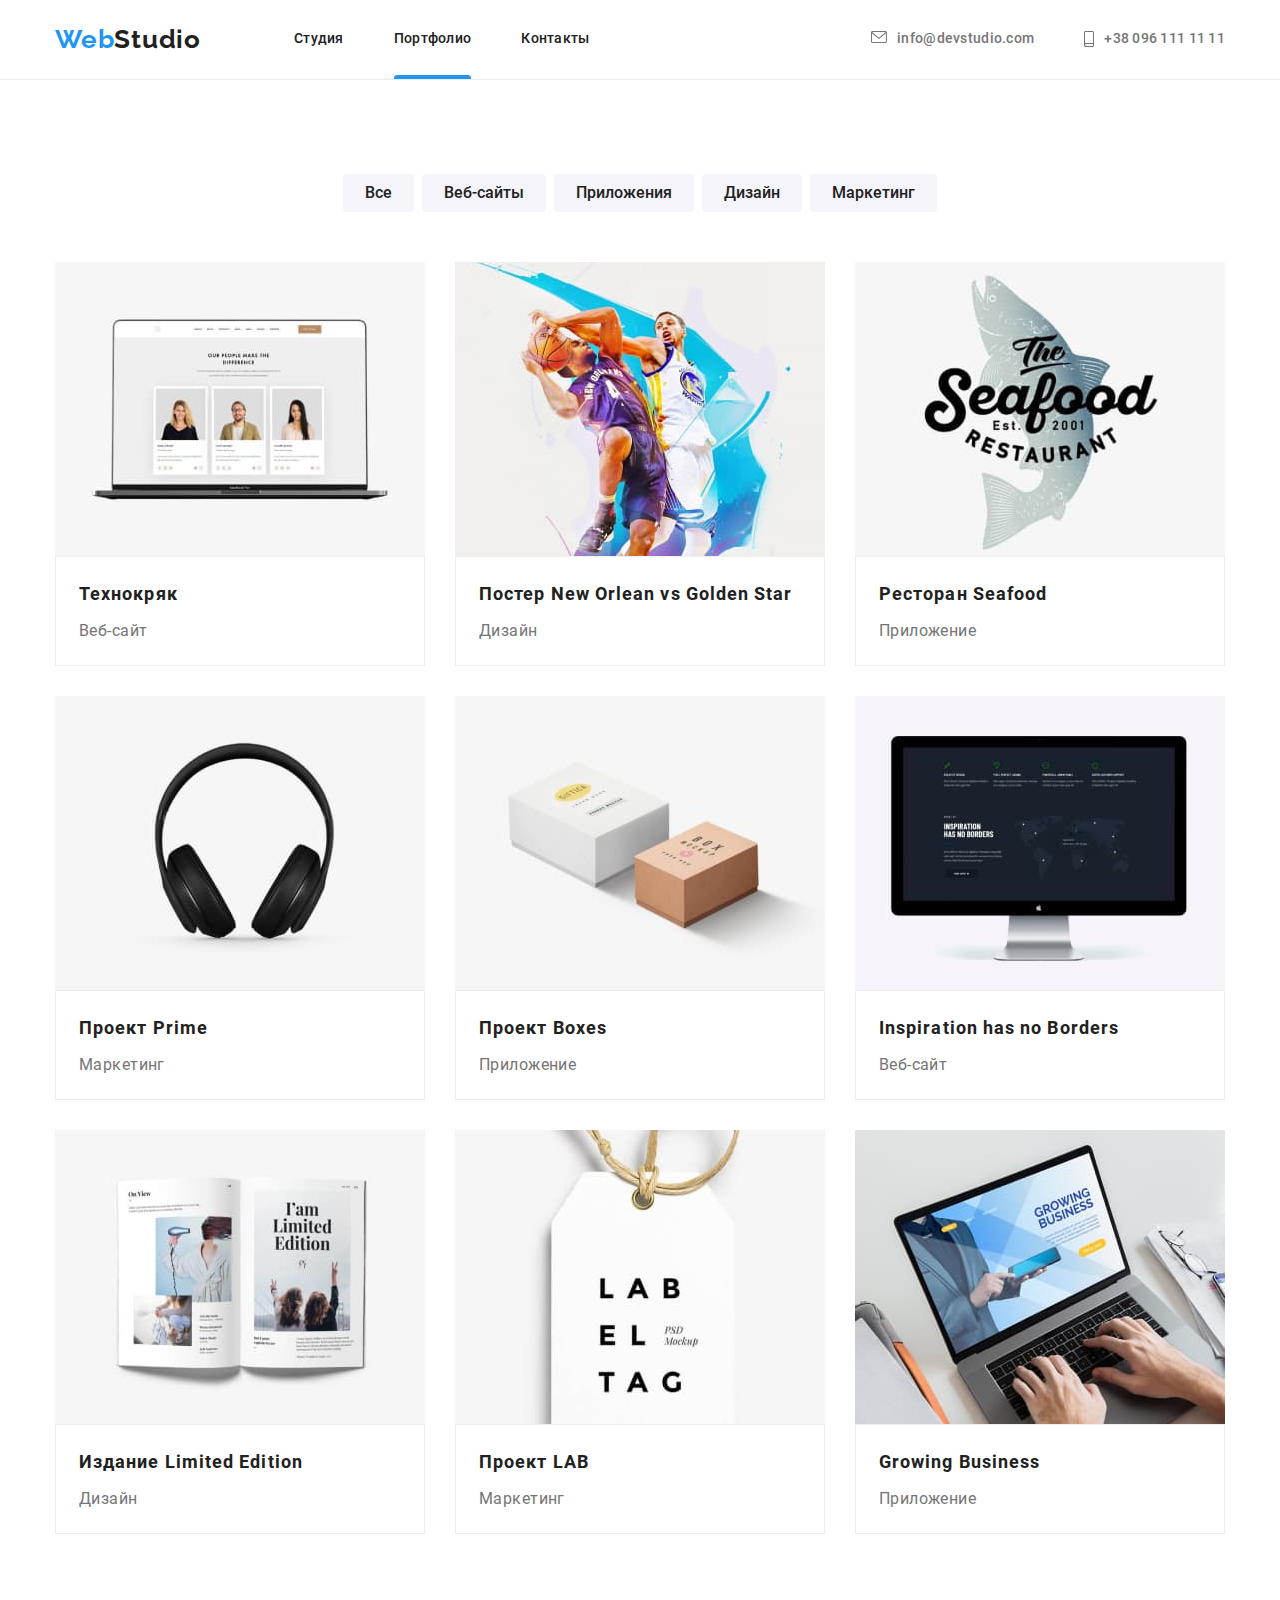
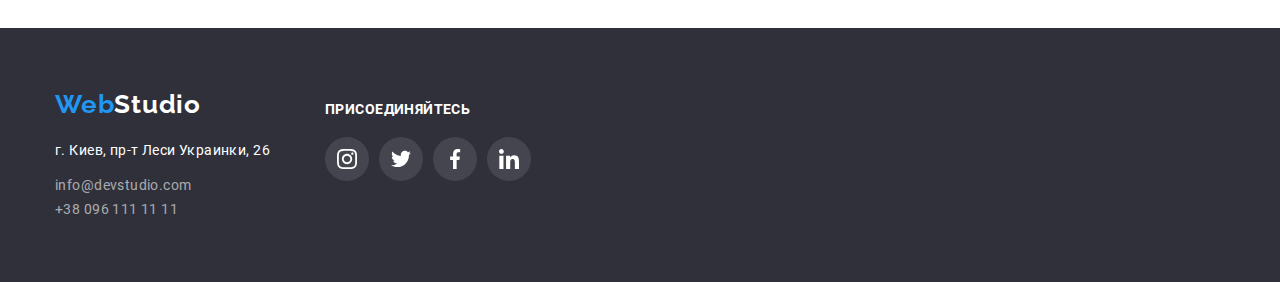
==== portfolio.html @ 89adbee0 "Перенос задания 5 в 6" ====
<!DOCTYPE html>
<html lang="ru">

<head>
    <meta charset="UTF-8">
    <meta name="viewport" content="width=device-width, initial-scale=1.0">
    <title>Web Studio</title>
    <link href="https://fonts.googleapis.com/css2?family=Raleway:wght@700&display=swap" rel="stylesheet">
    <link rel="stylesheet"
        href="https://cdnjs.cloudflare.com/ajax/libs/modern-normalize/1.0.0/modern-normalize.min.css">
    <link rel="stylesheet" href="./CSS/styles.css">

</head>

<body class="page">
    <header class="header">
        <!--Навигация-->
        <div class="container header-container">
            <nav class="navigation">
                <a class="logo link" href="./index.html">
                    <span>Web</span><span class="logo-studio">Studio</span>
                </a>
                <div class="site-nav">
                    <ul class="site-nav list">
                        <li class="site-nav item"><a class="link hover-time" href="./index.html">Студия
                            </a></li>
                        <li class="site-nav item"><a class="link nav-line line hover-time"
                                href="./portfolio.html">Портфолио</a>
                        </li>
                        <li class="site-nav item"><a class="link hover-time" href="">Контакты</a></li>
                    </ul>
                </div>
            </nav>
            <div class="contacts">
                <ul class="contacts list">
                    <li class="contacts item">
                        <a class="mail link contacts-link hover-time" href="mailto:info@devstudio.com">
                            <svg class="contacts-icon-svg envelope hover-time">
                                <use href="./images/sprite.svg#envelope"></use>
                            </svg>info@devstudio.com
                        </a>
                    </li>
                    <li class="contacts item">
                        <a class="phone link hover-time" href="tel:+380961111111">
                            <svg class="contacts-icon-svg smartphone hover-time">
                                <use href="./images/sprite.svg#smartphone"></use>
                            </svg>+38 096 111 11 11
                        </a>
                    </li>
                </ul>
            </div>
        </div>
    </header>

    <main>
        <!--Секция наши работы-->
        <section class="section-portfolio">
            <div class="container portfolio-container">
                <div class="button-portfolio">
                    <button type="button" class="button-filter hover-time">Все</button>
                    <button type="button" class="button-filter hover-time">Веб-сайты</button>
                    <button type="button" class="button-filter hover-time">Приложения</button>
                    <button type="button" class="button-filter hover-time">Дизайн</button>
                    <button type="button" class="button-filter hover-time">Маркетинг</button>
                </div>

                <!---->
                <ul class="list card-set">
                    <li class="gallery-portfolio">

                        <a class="link portfolio-link" href="">
                            <div class="menu-img">
                                <img class="grid-img" src="./images/img5.jpg" alt="Технокряк" width="370" />

                                <div class="menu-overlay">
                                    <p class="menu-text">Технокряк это современная площадка распространения
                                        коронавируса. Компании
                                        используют эту платформу для цифрового
                                        шпионажа и атак на защищённые сервера конкурентов.</p>
                                </div>
                            </div>
                            <div class="project">
                                <h2 class="project-title">Технокряк</h2>
                                <p class="project-subtitle">Веб-сайт</p>
                            </div>
                        </a>

                    </li>
                    <li class="gallery-portfolio">
                        <a class="link portfolio-link" href="">
                            <div class="menu-img">
                                <img src="./images/img6.jpg" alt="Постер New Orlean vs Golden Star" width="370" />
                                <div class="menu-overlay">
                                    <p class="menu-text">Технокряк это современная площадка распространения
                                        коронавируса. Компании
                                        используют эту платформу для цифрового
                                        шпионажа и атак на защищённые сервера конкурентов.</p>
                                </div>
                            </div>
                            <div class="project">
                                <h2 class="project-title">Постер New Orlean vs Golden Star</h2>
                                <p class="project-subtitle">Дизайн</p>
                            </div>
                        </a>
                    </li>
                    <li class="gallery-portfolio">
                        <a class="link portfolio-link" href="">
                            <div class="menu-img">
                                <img src="./images/img7.jpg" alt="Ресторан Seafood" width="370" />
                                <div class="menu-overlay">
                                    <p class="menu-text">Технокряк это современная площадка распространения
                                        коронавируса. Компании
                                        используют эту платформу для цифрового
                                        шпионажа и атак на защищённые сервера конкурентов.</p>
                                </div>
                            </div>
                            <div class="project">
                                <h2 class="project-title">Ресторан Seafood</h2>
                                <p class="project-subtitle">Приложение</p>
                            </div>
                        </a>
                    </li>
                    <li class="gallery-portfolio">
                        <a class="link portfolio-link" href="">
                            <div class="menu-img">
                                <img src="./images/img8.jpg" alt="Проект Prime" width="370" />
                                <div class="menu-overlay">
                                    <p class="menu-text">Технокряк это современная площадка распространения
                                        коронавируса. Компании
                                        используют эту платформу для цифрового
                                        шпионажа и атак на защищённые сервера конкурентов.</p>
                                </div>
                            </div>
                            <div class="project">
                                <h2 class="project-title">Проект Prime</h2>
                                <p class="project-subtitle">Маркетинг</p>
                            </div>
                        </a>
                    </li>
                    <li class="gallery-portfolio">
                        <a class="link portfolio-link" href="">
                            <div class="menu-img">
                                <img src="./images/img9.jpg" alt="Проект Boxes" width="370" />
                                <div class="menu-overlay">
                                    <p class="menu-text">Технокряк это современная площадка распространения
                                        коронавируса. Компании
                                        используют эту платформу для цифрового
                                        шпионажа и атак на защищённые сервера конкурентов.</p>
                                </div>
                            </div>
                            <div class="project">
                                <h2 class="project-title">Проект Boxes</h2>
                                <p class="project-subtitle">Приложение</p>
                            </div>
                        </a>
                    </li>
                    <li class="gallery-portfolio">
                        <a class="link portfolio-link" href="">
                            <div class="menu-img">
                                <img src="./images/img10.jpg" alt="Inspiration has no Borders" width="370" />
                                <div class="menu-overlay">
                                    <p class="menu-text">Технокряк это современная площадка распространения
                                        коронавируса. Компании
                                        используют эту платформу для цифрового
                                        шпионажа и атак на защищённые сервера конкурентов.</p>
                                </div>
                            </div>
                            <div class="project">
                                <h2 class="project-title">Inspiration has no Borders</h2>
                                <p class="project-subtitle">Веб-сайт</p>
                            </div>
                        </a>
                    </li>
                    <li class="gallery-portfolio">
                        <a class="link portfolio-link" href="">
                            <div class="menu-img">
                                <img src="./images/img11.jpg" alt="Издание Limited Edition" width="370" />
                                <div class="menu-overlay">
                                    <p class="menu-text">Технокряк это современная площадка распространения
                                        коронавируса. Компании
                                        используют эту платформу для цифрового
                                        шпионажа и атак на защищённые сервера конкурентов.</p>
                                </div>
                            </div>
                            <div class="project">
                                <h2 class="project-title">Издание Limited Edition</h2>
                                <p class="project-subtitle">Дизайн</p>
                            </div>
                        </a>
                    </li>
                    <li class="gallery-portfolio">
                        <a class="link portfolio-link" href="">
                            <div class="menu-img">
                                <img src="./images/img12.jpg" alt="Проект LAB" width="370" />
                                <div class="menu-overlay">
                                    <p class="menu-text">Технокряк это современная площадка распространения
                                        коронавируса. Компании
                                        используют эту платформу для цифрового
                                        шпионажа и атак на защищённые сервера конкурентов.</p>
                                </div>
                            </div>
                            <div class="project">
                                <h2 class="project-title">Проект LAB</h2>
                                <p class="project-subtitle">Маркетинг</p>
                            </div>
                        </a>
                    </li>
                    <li class="gallery-portfolio">
                        <a class="link portfolio-link" href="">
                            <div class="menu-img">
                                <img src="./images/img13.jpg" alt="Growing Business" width="370" />
                                <div class="menu-overlay">
                                    <p class="menu-text">Технокряк это современная площадка распространения
                                        коронавируса. Компании
                                        используют эту платформу для цифрового
                                        шпионажа и атак на защищённые сервера конкурентов.</p>
                                </div>
                            </div>
                            <div class="project">
                                <h2 class="project-title">Growing Business</h2>
                                <p class="project-subtitle">Приложение</p>
                            </div>
                        </a>
                    </li>
                </ul>
            </div>
        </section>


    </main>

    <!--Футер-->
    <footer class="footer">
        <div class="container footer-container">
            <div class="footer-content">
                <div class="footer-content-right">
                    <a class="logo link" href="./index.html">
                        <span class="logo-web">Web</span><span class="logo-studio-wight">Studio</span>
                    </a>
                    <address class="footer-list">
                        <span class="map">г. Киев, пр-т Леси Украинки, 26</span><br />
                        <a class="footer-mail link" href="mailto:info@devstudio.com">info@devstudio.com</a><br />
                        <a href="tel:+380961111111" class="link">+38 096 111 11 11</a>
                    </address>
                </div>
                <div class="footer-content-right">
                    <h3 class="footer-content-text">Присоединяйтесь</h3>
                    <ul class="list social-icon">
                        <li class="social-list">
                            <a class="social-icon-link footer-link" href="http://instagram.com" target="_blank"
                                rel="Web Studio" aria-label="Instagran">
                                <svg class="social-icon-svg footer-svg">
                                    <use href="./images/sprite.svg#instagram">
                                    </use>
                                </svg>
                            </a>
                        </li>
                        <li class="social-list">
                            <a class="social-icon-link footer-link" href="http://twitter.com" target="_blank"
                                rel="Web Studio" aria-label="Twitter">
                                <svg class="social-icon-svg footer-svg">
                                    <use href="./images/sprite.svg#twitter"></use>
                                </svg>
                            </a>
                        </li>
                        <li class="social-list">
                            <a class="social-icon-link footer-link" href="http://facebook.com" target="_blank"
                                rel="Web Studio" aria-label="Facebook">
                                <svg class="social-icon-svg footer-svg">
                                    <use href="./images/sprite.svg#facebook"></use>
                                </svg>
                            </a>
                        </li>
                        <li class="social-list footer-social-list">
                            <a class="social-icon-link footer-link" href="http://linkedin.com" target="_blank"
                                rel="Web Studio" aria-label="Linkedin">
                                <svg class="social-icon-svg footer-svg">
                                    <use href="./images/sprite.svg#linkedin"></use>
                                </svg>
                            </a>
                        </li>
                    </ul>
                </div>
            </div>
            <div class="footer-content">

            </div>
        </div>
    </footer>
</body>

</html>
---- CSS/styles.css ----
/* roboto-regular - latin_cyrillic */
@font-face {
    font-family: 'Roboto';
    font-style: normal;
    font-weight: 400;
    src: url('../fonts/roboto/roboto-v20-latin_cyrillic-regular.eot');
    src: local('Roboto'), local('Roboto-Regular'),
        url('../fonts/roboto/roboto-v20-latin_cyrillic-regular.eot?#iefix')
            format('embedded-opentype'),
        url('../fonts/roboto/roboto-v20-latin_cyrillic-regular.woff2')
            format('woff2'),
        url('../fonts/roboto/roboto-v20-latin_cyrillic-regular.woff')
            format('woff'),
        url('../fonts/roboto/roboto-v20-latin_cyrillic-regular.ttf')
            format('truetype'),
        url('../fonts/roboto/roboto-v20-latin_cyrillic-regular.svg#Roboto')
            format('svg'); /* Legacy iOS */
}
/* roboto-500 - latin_cyrillic */
@font-face {
    font-family: 'Roboto';
    font-style: normal;
    font-weight: 500;
    src: url('../fonts/roboto/roboto-v20-latin_cyrillic-500.eot');
    src: local('Roboto Medium'), local('Roboto-Medium'),
        url('../fonts/roboto/roboto-v20-latin_cyrillic-500.eot?#iefix')
            format('embedded-opentype'),
        url('../fonts/roboto/roboto-v20-latin_cyrillic-500.woff2')
            format('woff2'),
        url('../fonts/roboto/roboto-v20-latin_cyrillic-500.woff') format('woff'),
        url('../fonts/roboto/roboto-v20-latin_cyrillic-500.ttf')
            format('truetype'),
        url('../fonts/roboto/roboto-v20-latin_cyrillic-500.svg#Roboto')
            format('svg');
}
/* roboto-700 - latin_cyrillic */
@font-face {
    font-family: 'Roboto';
    font-style: normal;
    font-weight: 700;
    src: url('../fonts/roboto/roboto-v20-latin_cyrillic-700.eot');
    src: local('Roboto Bold'), local('Roboto-Bold'),
        url('../fonts/roboto/roboto-v20-latin_cyrillic-700.eot?#iefix')
            format('embedded-opentype'),
        url('../fonts/roboto/roboto-v20-latin_cyrillic-700.woff2')
            format('woff2'),
        url('../fonts/roboto/roboto-v20-latin_cyrillic-700.woff') format('woff'),
        url('../fonts/roboto/roboto-v20-latin_cyrillic-700.ttf')
            format('truetype'),
        url('../fonts/roboto/roboto-v20-latin_cyrillic-700.svg#Roboto')
            format('svg');
}
/* roboto-900 - latin_cyrillic */
@font-face {
    font-family: 'Roboto';
    font-style: normal;
    font-weight: 900;
    src: url('../fonts/roboto/roboto-v20-latin_cyrillic-900.eot');
    src: local('Roboto Black'), local('Roboto-Black'),
        url('../fonts/roboto/roboto-v20-latin_cyrillic-900.eot?#iefix')
            format('embedded-opentype'),
        url('../fonts/roboto/roboto-v20-latin_cyrillic-900.woff2')
            format('woff2'),
        url('../fonts/roboto/roboto-v20-latin_cyrillic-900.woff') format('woff'),
        url('../fonts/roboto/roboto-v20-latin_cyrillic-900.ttf')
            format('truetype'),
        url('../fonts/roboto/roboto-v20-latin_cyrillic-900.svg#Roboto')
            format('svg');
}

/*Цвет основного текста  rgba(33, 33, 33, 1)*/
/*Вторичний цвет  rgba(117, 117, 117, 1)*/
/* белый #FFFFFF*/
/*Акцент #2196F3*/
/* Основной цвет фона #E5E5E5*/
/* Вторичный цвет фона #2F303A */

html {
    box-sizing: border-box;
}

*,
*::before,
*::after {
    box-sizing: inherit;
}

img {
    display: block;
    max-width: 100%;
    height: auto;
    object-fit: cover;
    object-position: center;
}

:root {
    --main-text-color: rgba(117, 117, 117, 1);
    --accent-color: rgb(33, 150, 243);
    --black: rgba(33, 33, 33, 1);
    --white: #ffffff;
    --footer-text-accent: rgba(255, 255, 255, 0.6);
    --main-bg: #e5e5e5;
    --light-bg: #f5f4fa;
    --dark-bg: #2f303a;
    --line: #eeeeee;
    --svg: #afb1b8;
    --footer-social: rgba(255, 255, 255, 0.1);
    --work-bg: rgba(47, 48, 58, 0.8);
    --backdrop: rgba(0, 0, 0, 0.2);
}

.container {
    margin-left: auto;
    margin-right: auto;
    width: 1200px;
    padding-left: 15px;
    padding-right: 15px;
}

.page {
    font-family: 'Roboto', sans-serif;
    font-size: 14px;
    line-height: 1.71;
    letter-spacing: 0.03em;
    background-color: var(--main-bg);
    color: var(--main-text-color);
}

.link {
    color: inherit;
    text-decoration: none;
}

.list {
    /* display: inline-block; */
    padding: 0;
    margin: 0;
    list-style: none;
}

/* Навигация */

.header {
    background-color: var(--white);
    border-bottom: 1px solid #ececec;
}

.header-container {
    display: flex;
    justify-content: flex-end;
    align-items: center;
    padding-top: 24px;
    padding-bottom: 24px;
    font-weight: 500;
    line-height: 1.14;
    letter-spacing: 0.02em;
}

.navigation {
    display: flex;
    align-items: center;
    margin-right: auto;
}

/* Header */

.header .logo {
    margin-right: 93px;
}

.logo {
    font-family: 'Raleway', sans-serif;
    font-weight: 700;
    font-size: 26px;
    line-height: 1.19;
    letter-spacing: 0.03em;
    color: var(--accent-color);
}

.logo-studio {
    color: var(--black);
}

.site-nav {
    display: flex;
    align-items: center;
}

.site-nav .item:not(:last-child) {
    margin-right: 50px;
}

.site-nav .link {
    color: var(--black);
}

.hover-time {
    transition-duration: 250ms;
    transition-timing-function: cubic-bezier(0.4, 0, 0.2, 1);
}

.site-nav .link:hover,
.site-nav .link:focus {
    padding: 0;
    line-height: 1.14;
    letter-spacing: 0.02em;
    color: var(--accent-color);
}

.site-nav {
    position: relative;
}

.nav-line::after {
    display: block;
    content: '';
    position: absolute;
    width: 100%;
    height: 4px;
    margin-top: 28px;
    background-repeat: no-repeat;
    background-size: cover;
}

.line::after {
    background-image: url(../images/line.svg);
}

.contacts {
    display: inline-flex;
    align-items: center;
}

.contacts .item:not(:last-child) {
    margin-right: 50px;
}

.phone {
    display: flex;
    align-items: center;
}

.mail:hover,
.mail:focus {
    color: var(--accent-color);
}

.phone:hover,
.phone:focus {
    font-weight: 500;
    line-height: 1.14;
    letter-spacing: 0.02em;
    color: var(--accent-color);
}

.contacts-icon-svg {
    display: inline-flex;
    margin: 0;
    margin-right: 10px;
    padding: 0;
    object-position: bottom;
    fill: var(--main-text-color);
}

.envelope {
    width: 16px;
    height: 12px;
}

.smartphone {
    width: 10px;
    height: 16px;
}

.envelope:hover,
.envelope:focus {
    fill: var(--accent-color);
}

.smartphone:hover,
.smartphone:focus {
    fill: var(--accent-color);
}

/* Герой */

.hero {
    text-align: center;
    /* background-color: #c4c4c4; */
    background-image: radial-gradient(
            rgba(47, 48, 58, 0.4),
            rgba(47, 48, 58, 0.4)
        ),
        url(../images/img14.jpg);
    background-size: 1600px 600px;

    background-repeat: no-repeat;
    background-position: 50% 50%;
}

.hero-content {
    display: flex;
    justify-content: center;
}

.hero-title {
    font-weight: 900;
    font-size: 44px;
    line-height: 1.38;
    letter-spacing: 0.06em;
    text-transform: uppercase;
    color: var(--white);
    padding-top: 200px;
    margin-top: 0;
    margin-bottom: 30px;
    max-width: 696px;
    text-align: center;
}

/* Кнопка Заказ */

.button {
    font-family: inherit;
    font-weight: 700;
    font-size: 16px;
    line-height: 1.87;
    display: flex;
    display: inline-block;
    padding-top: 10px;
    padding-bottom: 10px;
    padding-left: 32px;
    padding-right: 32px;
    border-radius: 4px;
    border: 0;
    align-items: center;
    text-align: center;
    letter-spacing: 0.06em;
    background-color: var(--accent-color);
    color: var(--white);
    cursor: pointer;
}

.hero-container .button {
    margin-bottom: 200px;
    box-shadow: 0px 4px 4px rgba(0, 0, 0, 0.15);
}

/* Особенности */

.section-features {
    padding-top: 94px;
    padding-bottom: 47px;
    background-color: var(--white);
}

.features-list {
    display: flex;
    justify-content: space-between;
}

.contant-box {
    width: calc((100% -90px) / 4);
}

.contant-box p {
    margin-top: 0;
    margin-bottom: 0;
}

.features-list .contant-box:not(:last-child) {
    margin-right: 30px;
}

.contant-box::before {
    display: block;
    content: '';
    height: 120px;
    background-color: var(--light-bg);
    margin-bottom: 30px;
    background-size: 70px 70px;
    background-repeat: no-repeat;
    background-position: center;
}

.icon-antenna::before {
    background-image: url(../images/antenna.svg);
}

.icon-clock::before {
    background-image: url(../images/clock.svg);
}

.icon-diagram::before {
    background-image: url(../images/diagram.svg);
}

.icon-astronaut::before {
    background-image: url(../images/astronaut.svg);
}

.section-title-features {
    font-weight: 700;
    font-size: 14px;
    line-height: 1.14;
    text-transform: uppercase;
    margin-top: 0;
    margin-bottom: 10px;
    color: var(--black);
}

/* Чем занимаемся */

.section-work {
    padding-top: 47px;
    padding-bottom: 94px;
    background-color: var(--white);
}

.work-container li {
    width: 370px;
}

.grid {
    display: flex;
    flex-wrap: wrap;
}

.gallery-item {
    position: relative;
    width: calc((100% -60px) / 3);
}

.grid .gallery-item:not(:last-child) {
    margin-right: 30px;
}

.work-text {
    position: absolute;
    width: 100%;
    bottom: 0;
    padding-top: 27px;
    padding-bottom: 27px;
    margin: 0;
    text-align: center;
    text-transform: uppercase;
    font-weight: 700;
    line-height: 1.14;
    color: var(--white);
    background-color: var(--work-bg);
}

/* Команда */

.section-team {
    background-color: var(--light-bg);
}

.team-container {
    padding-top: 94px;
    padding-bottom: 94px;
}

.team-container li {
    width: 270px;
}

.gallery-team {
    width: calc((100% -90px) / 4);
    text-align: center;
    box-shadow: 0px 1px 3px rgba(0, 0, 0, 0.12), 0px 1px 1px rgba(0, 0, 0, 0.14),
        0px 2px 1px rgba(0, 0, 0, 0.2);
}

.grid .gallery-team:not(:last-child) {
    margin-right: 30px;
}

.gallery-team p {
    margin-top: 0;
    margin-bottom: 0;
}

.team-person {
    padding-top: 30px;
    padding-bottom: 30px;
    background-color: var(--white);
    border-radius: 0px 0px 4px 4px;
    letter-spacing: 0.03em;
    width: 270px;
}

.social-icon {
    display: flex;
    margin-top: 16px;
    margin-left: 32px;
    margin-right: 32px;
}

.social-icon-link {
    display: flex;
    width: 44px;
    height: 44px;
    justify-content: center;
    align-items: center;
    border-radius: 50%;
}

.social-icon-link:hover,
.social-icon-link:focus {
    background-color: var(--accent-color);
}

.social-icon-svg {
    width: 20px;
    height: 20px;
    display: flex;
    fill: var(--svg);
    justify-content: center;
}

.social-icon-link:hover .social-icon-svg,
.social-icon-link:focus .social-icon-svg {
    fill: var(--white);
}

.section-title {
    margin-top: 0;
    margin-block-end: 0;
    margin-bottom: 50px;
}

.section-title {
    font-weight: 700;
    font-size: 36px;
    line-height: 1.17;
    text-align: center;
    color: var(--black);
}

.time {
    margin-top: 0;
    margin-bottom: 10px;
}

.time {
    font-weight: 500;
    font-size: 16px;
    line-height: 1.19;
    text-align: center;
    color: var(--black);
}

.profession {
    font-size: 16px;
    line-height: 1.19;
    text-align: center;
}

/* КЛИЕНТЫ */

.clients-container {
    padding-top: 94px;
    padding-bottom: 94px;
}

.section-clients {
    background-color: var(--white);
}

.clients-title {
    text-align: center;
    font-weight: 700;
    font-size: 36px;
    line-height: 1.17;
    letter-spacing: 0.03em;
    color: var(--black);
    margin-top: 0;
    margin-bottom: 50px;
}

.clients-list {
    width: calc((100% - 162px) / 6);
    height: 90px;
    border: 1px solid #afb1b8;
    border-radius: 4px;
}

.grid .clients-list:not(:last-child) {
    margin-right: 30px;
}

.clients-list:hover,
.clients-list:focus {
    border: 1px solid var(--accent-color);
}

.clients-icon-link {
    display: flex;
    justify-content: center;
    text-align: center;
}

.clients-icon-svg {
    display: flex;
    fill: var(--svg);
}

.clients-icon-link:hover .clients-icon-svg,
.clients-icon-link:focus .clients-icon-svg {
    fill: var(--accent-color);
}

.logo1 {
    width: 45px;
    height: 50px;
    margin-top: 20px;
    margin-bottom: 20px;
}

.logo2 {
    width: 40px;
    height: 52px;
    margin-top: 19px;
    margin-bottom: 19px;
}

.logo3 {
    width: 41px;
    height: 53px;
    margin-top: 24px;
    margin-bottom: 24px;
}

.logo4 {
    width: 80px;
    height: 43px;
    margin-top: 24px;
    margin-bottom: 24px;
}

.logo5 {
    width: 59px;
    height: 47px;
    margin-top: 21px;
    margin-bottom: 21px;
}

.logo6 {
    width: 89px;
    height: 46px;
    margin-top: 22px;
    margin-bottom: 22px;
}

/* ФУТЕР */

.footer-container {
    display: flex;
    justify-content: space-between;
}

.footer {
    padding-top: 61px;
    padding-bottom: 61px;
    background-color: var(--dark-bg);
    color: var(--footer-text-accent);
}

.footer-content {
    display: flex;
    width: calc((100% - 30px) / 2);
}

.footer-content-right {
    width: calc((100% - 30px) / 2);
}

.footer .social-icon {
    margin: 0;
    padding-right: 0;
}

.footer .social-list {
    margin: 0;
}

.footer .social-list:not(:last-child) {
    padding-right: 10px;
}

.footer-content-text {
    font-weight: 700;
    font-size: 14px;
    line-height: 1.17;
    letter-spacing: 0.03em;
    text-transform: uppercase;
    color: var(--white);
    margin: 0;
    padding: 0;
    margin-bottom: 20px;
    padding-top: 12px;
}

.footer-svg {
    fill: var(--white);
}

.footer-link {
    background-color: var(--footer-social);
}

.footer .logo {
    display: inline-block;
    margin-bottom: 19px;
}

.logo-studio-wight {
    color: var(--white);
}

.footer-list {
    font-style: normal;
    color: var(--footer-text-accent);
}

.map {
    display: inline-block;
    margin-bottom: 11px;
    color: var(--white);
}

.footer-mail {
    margin-bottom: 11px;
}

/* Модальное окно */

.backdrop {
    position: fixed;
    top: 0;
    left: 0;
    width: 100%;
    height: 100%;
    background-color: var(--backdrop);
}

.backdrop.is-hidden {
    visibility: hidden;
    opacity: 0;
    pointer-events: none;
}

.modal {
    position: absolute;
    top: 50%;
    left: 50%;
    transform: translate(-50%, -50%);
    min-height: 581px;
    min-width: 528px;
    background-color: var(--white);
    border-radius: 4px;
}

.button-modal-close {
    display: flex;
    position: absolute;
    right: 0;
    margin-top: 8px;
    margin-right: 8px;
    justify-content: center;
    align-items: center;
    width: 30px;
    height: 30px;

    border-radius: 50%;
    background-color: var(--white);
    border: 1px solid rgba(0, 0, 0, 0.1);
}

.modal-close-svg {
    display: flex;
    justify-content: center;
    width: 11px;
    height: 11px;
    fill: var(--black);
}

/* Страница Портфолио */

.section-portfolio {
    background-color: var(--white);
}

.portfolio-container {
    padding-top: 94px;
    padding-bottom: 94px;
}

/* Фильтры */

.portfolio-container li {
    width: 370px;
}

.button-portfolio {
    display: flex;
    justify-content: center;
    margin-bottom: 50px;
}

.button-portfolio .button-filter:not(:last-child) {
    margin-right: 8px;
}

.button-filter {
    padding-top: 6px;
    padding-bottom: 6px;
    padding-left: 22px;
    padding-right: 22px;
    cursor: pointer;
    font-family: inherit;
    font-weight: 500;
    font-size: 16px;
    line-height: 1.63;
    background-color: var(--light-bg);
    color: var(--black);
    border: 0;
    border-radius: 4px;
}

.button-filter:hover,
.button-filter:focus {
    background-color: var(--accent-color);
    color: var(--white);
    box-shadow: 0px 3px 1px rgba(0, 0, 0, 0.1), 0px 1px 2px rgba(0, 0, 0, 0.08),
        0px 2px 2px rgba(0, 0, 0, 0.12);
}

.button-filter:visited {
    background-color: var(--light-bg);
    color: var(--black);
}

.card-set {
    display: flex;
    flex-wrap: wrap;
    margin-right: -30px;
    margin-top: -30px;
}

.gallery-portfolio {
    margin-top: 30px;
}

.gallery-portfolio {
    flex-basis: calc(100% / 3 - 30px);
}

.gallery-portfolio:not(:nth-child(3n)) {
    margin-right: 30px;
}

.gallery-portfolio:hover,
.gallery-portfolio:focus {
    box-shadow: 1px 1px 1px 1px rgba(110, 63, 63, 0.12),
        1px 1px 4px rgba(0, 0, 0, 0.06), 1px 4px 6px rgba(150, 47, 47, 0.16);
}

.project {
    padding-top: 19px;
    padding-bottom: 19px;
    padding-left: 23px;
    padding-right: 23px;
    border: 1px solid var(--line);
}

.project-title {
    font-weight: 700;
    font-size: 18px;
    line-height: 2;
    letter-spacing: 0.06em;
    margin-top: 0;
    margin-bottom: 4px;
    color: var(--black);
}

.project-subtitle {
    font-size: 16px;
    line-height: 1.87;
    margin-top: 0;
    margin-bottom: 0;
}

.menu-img {
    position: relative;
    overflow: hidden;
}

.menu-overlay {
    position: absolute;

    left: 0;
    top: 0;
    width: 100%;
    height: 100%;
    padding-left: 24px;
    padding-right: 24px;
    padding-top: 63px;
    padding-bottom: 63px;
    background-color: var(--accent-color);
    opacity: 0.9;

    transform: translateY(100%);
    transition: transform 250ms cubic-bezier(0.4, 0, 0.2, 1);
}

.portfolio-link:hover .menu-overlay,
.portfolio-link:focus .menu-overlay {
    transform: translateY(0);
}

.menu-text {
    margin: 0;
    font-size: 18px;
    line-height: 1.56;
    color: var(--white);
}
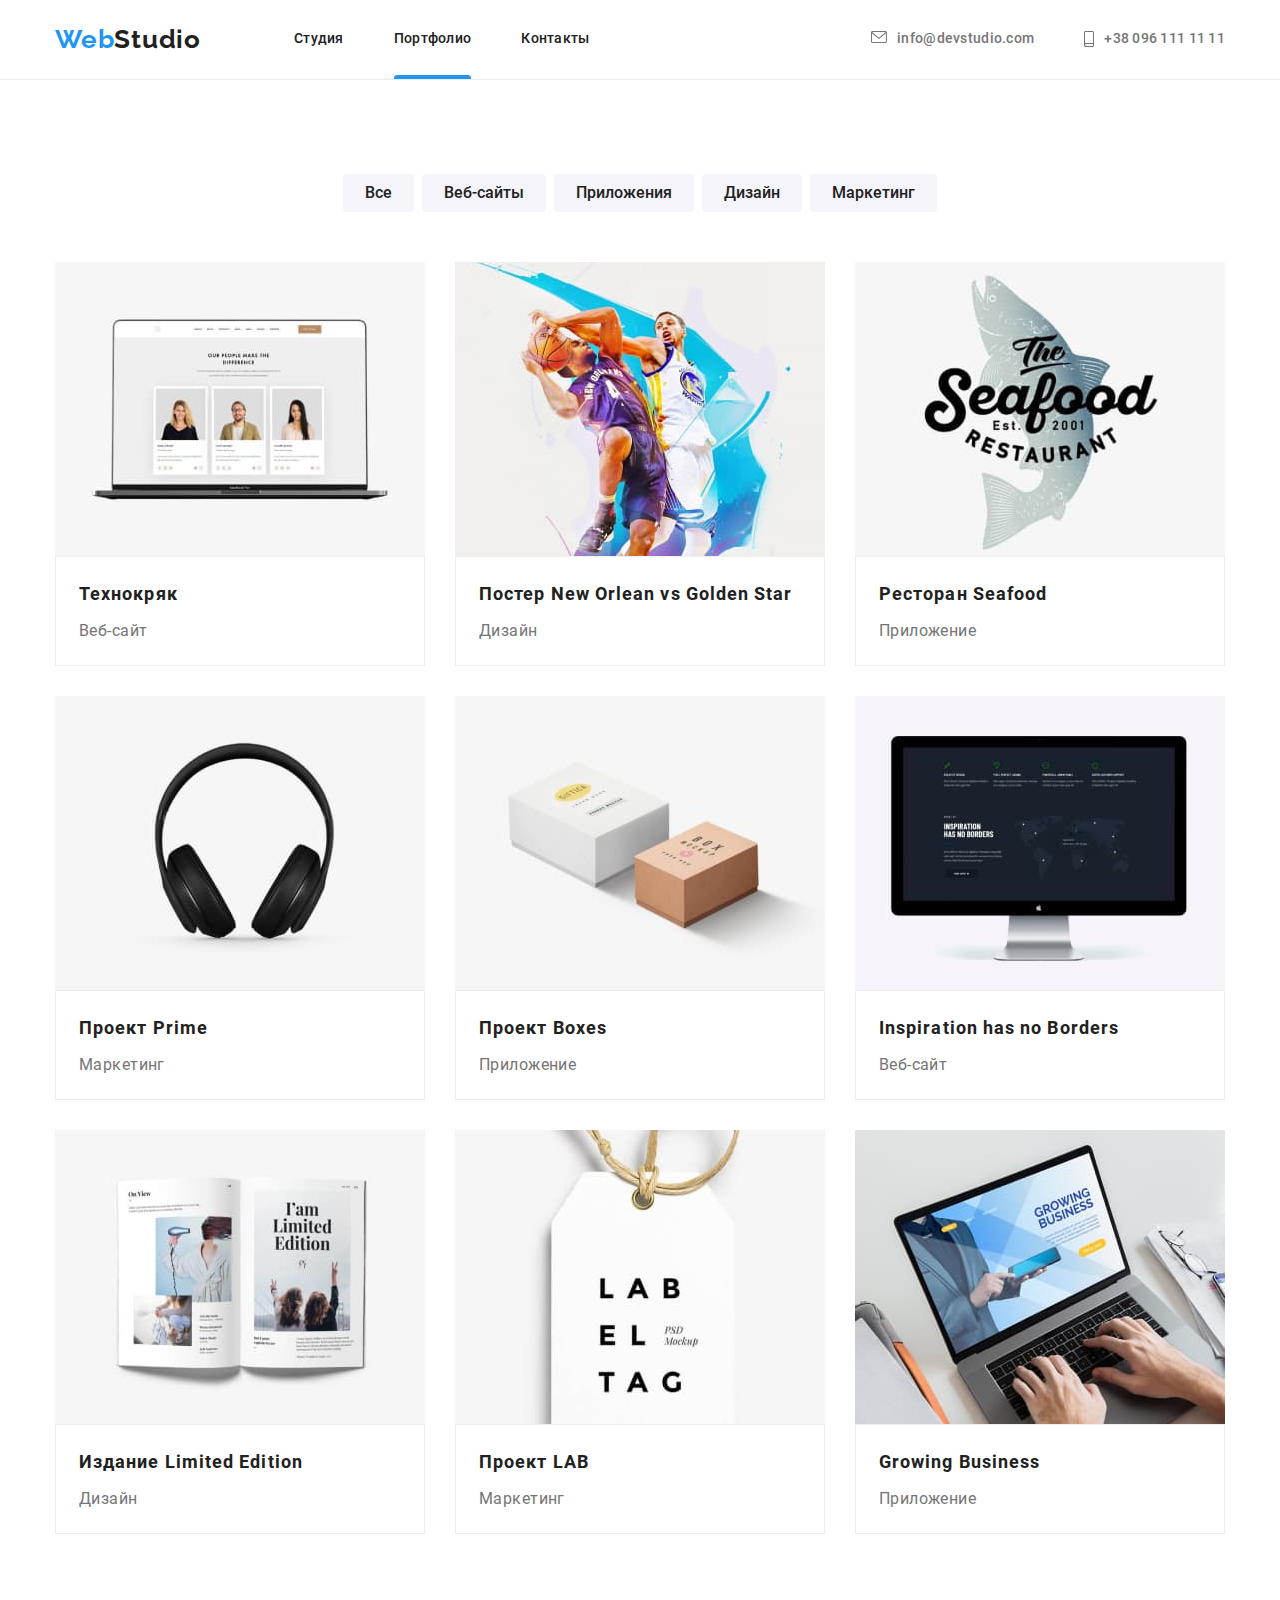
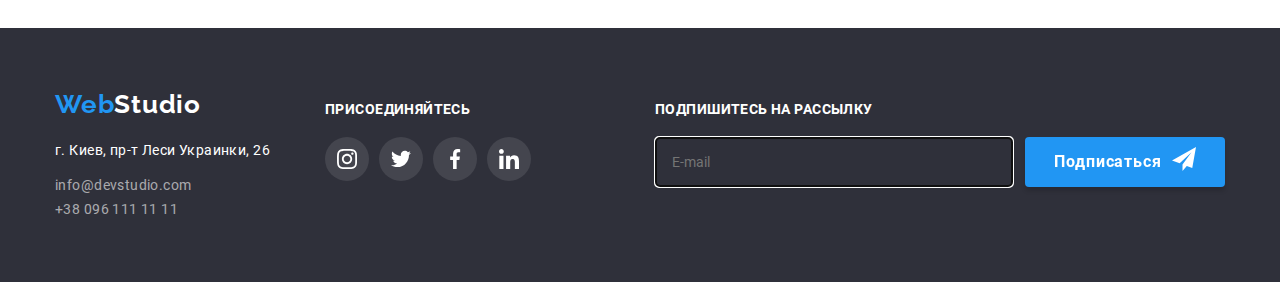
==== commit 2fc7d589: "Дооформление форм и кнопки" ====
--- a/portfolio.html
+++ b/portfolio.html
@@ -247,8 +247,8 @@
                     <h3 class="footer-content-text">Присоединяйтесь</h3>
                     <ul class="list social-icon">
                         <li class="social-list">
-                            <a class="social-icon-link footer-link" href="http://instagram.com" target="_blank"
-                                rel="Web Studio" aria-label="Instagran">
+                            <a class="social-icon-link footer-link hover-time" href="http://instagram.com"
+                                target="_blank" rel="Web Studio" aria-label="Instagran">
                                 <svg class="social-icon-svg footer-svg">
                                     <use href="./images/sprite.svg#instagram">
                                     </use>
@@ -256,7 +256,7 @@
                             </a>
                         </li>
                         <li class="social-list">
-                            <a class="social-icon-link footer-link" href="http://twitter.com" target="_blank"
+                            <a class="social-icon-link footer-link hover-time" href="http://twitter.com" target="_blank"
                                 rel="Web Studio" aria-label="Twitter">
                                 <svg class="social-icon-svg footer-svg">
                                     <use href="./images/sprite.svg#twitter"></use>
@@ -264,16 +264,16 @@
                             </a>
                         </li>
                         <li class="social-list">
-                            <a class="social-icon-link footer-link" href="http://facebook.com" target="_blank"
-                                rel="Web Studio" aria-label="Facebook">
+                            <a class="social-icon-link footer-link hover-time" href="http://facebook.com"
+                                target="_blank" rel="Web Studio" aria-label="Facebook">
                                 <svg class="social-icon-svg footer-svg">
                                     <use href="./images/sprite.svg#facebook"></use>
                                 </svg>
                             </a>
                         </li>
                         <li class="social-list footer-social-list">
-                            <a class="social-icon-link footer-link" href="http://linkedin.com" target="_blank"
-                                rel="Web Studio" aria-label="Linkedin">
+                            <a class="social-icon-link footer-link hover-time" href="http://linkedin.com"
+                                target="_blank" rel="Web Studio" aria-label="Linkedin">
                                 <svg class="social-icon-svg footer-svg">
                                     <use href="./images/sprite.svg#linkedin"></use>
                                 </svg>
@@ -283,6 +283,23 @@
                 </div>
             </div>
             <div class="footer-content">
+                <div class="footer-content-right">
+
+                    <h3 class="footer-content-text">Подпишитесь на рассылку</h3>
+                    <form class=" form footer-form">
+                        <div class="join">
+                            <input type="email" name="mail" id="mail" placeholder="E-mail" autofocus
+                                autocomplete="off" />
+
+                            <button class="button button-footer" type="submit">
+                                <span class="bt-foot-title icon-send">Подпиcаться</span>
+                            </button>
+                        </div>
+                    </form>
+                </div>
+
+
+
 
             </div>
         </div>
--- a/CSS/styles.css
+++ b/CSS/styles.css
@@ -733,6 +733,59 @@
     margin-bottom: 11px;
 }
 
+.form {
+    display: flex;
+}
+
+.join {
+    display: flex;
+    width: 570px;
+    height: 50px;
+}
+
+.join input {
+    width: 358px;
+    margin-right: 12px;
+    padding-top: 15px;
+    padding-bottom: 15px;
+    padding-left: 16px;
+    padding-right: 16px;
+    border-radius: 4px;
+    border: 1px solid rgba(255, 255, 255, 0.3);
+    background-color: var(--dark-bg);
+    box-shadow: (0px 4px 4px rgba(0, 0, 0, 0.15));
+    color: var(--footer-text-accent);
+}
+
+.button-footer {
+    display: inline;
+    position: relative;
+    width: 200px;
+    padding-top: 10px;
+    padding-bottom: 10px;
+    padding-left: 28px;
+    padding-right: 62px;
+    background: #2196f3;
+    box-shadow: 0px 4px 4px rgba(0, 0, 0, 0.15);
+    border-radius: 4px;
+}
+
+.bt-foot-title::after {
+    display: inline-block;
+    position: absolute;
+    content: '';
+    height: 24px;
+    width: 24px;
+    margin: 0;
+    padding: 0;
+    margin-left: 10px;
+    background-repeat: no-repeat;
+}
+
+.icon-send::after {
+    background-image: url(../images/send.svg);
+}
+
 /* Модальное окно */
 
 .backdrop {
@@ -783,6 +836,140 @@
     width: 11px;
     height: 11px;
     fill: var(--black);
+}
+
+.modal-form {
+    margin-left: auto;
+    margin-right: auto;
+
+    padding: 40px;
+    font-size: 12px;
+    line-height: 1.17;
+    letter-spacing: 0.01em;
+}
+
+.form-title {
+    margin: 0;
+    margin-bottom: 12px;
+    font-weight: 700;
+    font-size: 20px;
+    line-height: 1.15;
+    text-align: center;
+    letter-spacing: 0.03em;
+    color: var(--black);
+}
+
+.form-file {
+    display: flex;
+    flex-direction: column;
+    width: 100%;
+}
+
+.form-file:not(:last-child) {
+    margin-bottom: 10px;
+}
+
+.form-content {
+    margin-bottom: 4px;
+}
+
+.form-box {
+    width: 100%;
+    height: 40px;
+    padding-left: 42px;
+    border: 1px solid rgba(33, 33, 33, 0.2);
+    border-radius: 4px;
+}
+.form-icon {
+    position: relative;
+    justify-content: center;
+    align-items: center;
+}
+
+.form-box:focus {
+    outline: none;
+    cursor: pointer;
+    border-color: var(--accent-color);
+    color: var(--main-text-color);
+}
+
+/* .form-box:required:valid {
+    border-color: red;
+} */
+
+.modal-svg {
+    position: absolute;
+    display: inline-block;
+    left: 0;
+    top: 0;
+    width: 12px;
+    height: 12px;
+    margin-left: 15px;
+    margin-right: 15px;
+    margin-top: 14px;
+    margin-bottom: 14px;
+}
+
+.form-box:focus ~ .modal-svg {
+    fill: var(--accent-color);
+}
+
+.message {
+    padding-left: 15px;
+    padding-right: 15px;
+    padding-top: 11px;
+    padding-bottom: 11px;
+    border: 1px solid rgba(33, 33, 33, 0.2);
+    border-radius: 4px;
+    margin-bottom: 20px;
+}
+
+.message:focus {
+    outline: none;
+    cursor: pointer;
+    border-color: var(--accent-color);
+    color: var(--main-text-color);
+}
+
+.checkbox-lable {
+    display: inline-flex;
+    width: 100%;
+    margin-bottom: 30px;
+    font-size: 14px;
+    line-height: 1.71;
+}
+
+.checkbox {
+    -webkit-appearance: none;
+    -moz-appearance: none;
+    appearance: none;
+}
+
+.chek-icon {
+    display: inline-block;
+    width: 16px;
+    height: 15px;
+    border: 2px solid var(--black);
+    border-radius: 2px;
+}
+
+.checkbox:checked + .chek-icon {
+    background-color: var(--accent-color);
+    background-image: url(../images/check.svg);
+    background-size: contain;
+    background-origin: border-box;
+    border-color: var(--accent-color);
+}
+
+.link-consent {
+    color: var(--accent-color);
+    text-decoration: underline;
+}
+
+.button-modal {
+    display: flex;
+    margin-left: 165px;
+    margin-right: 163px;
 }
 
 /* Страница Портфолио */
